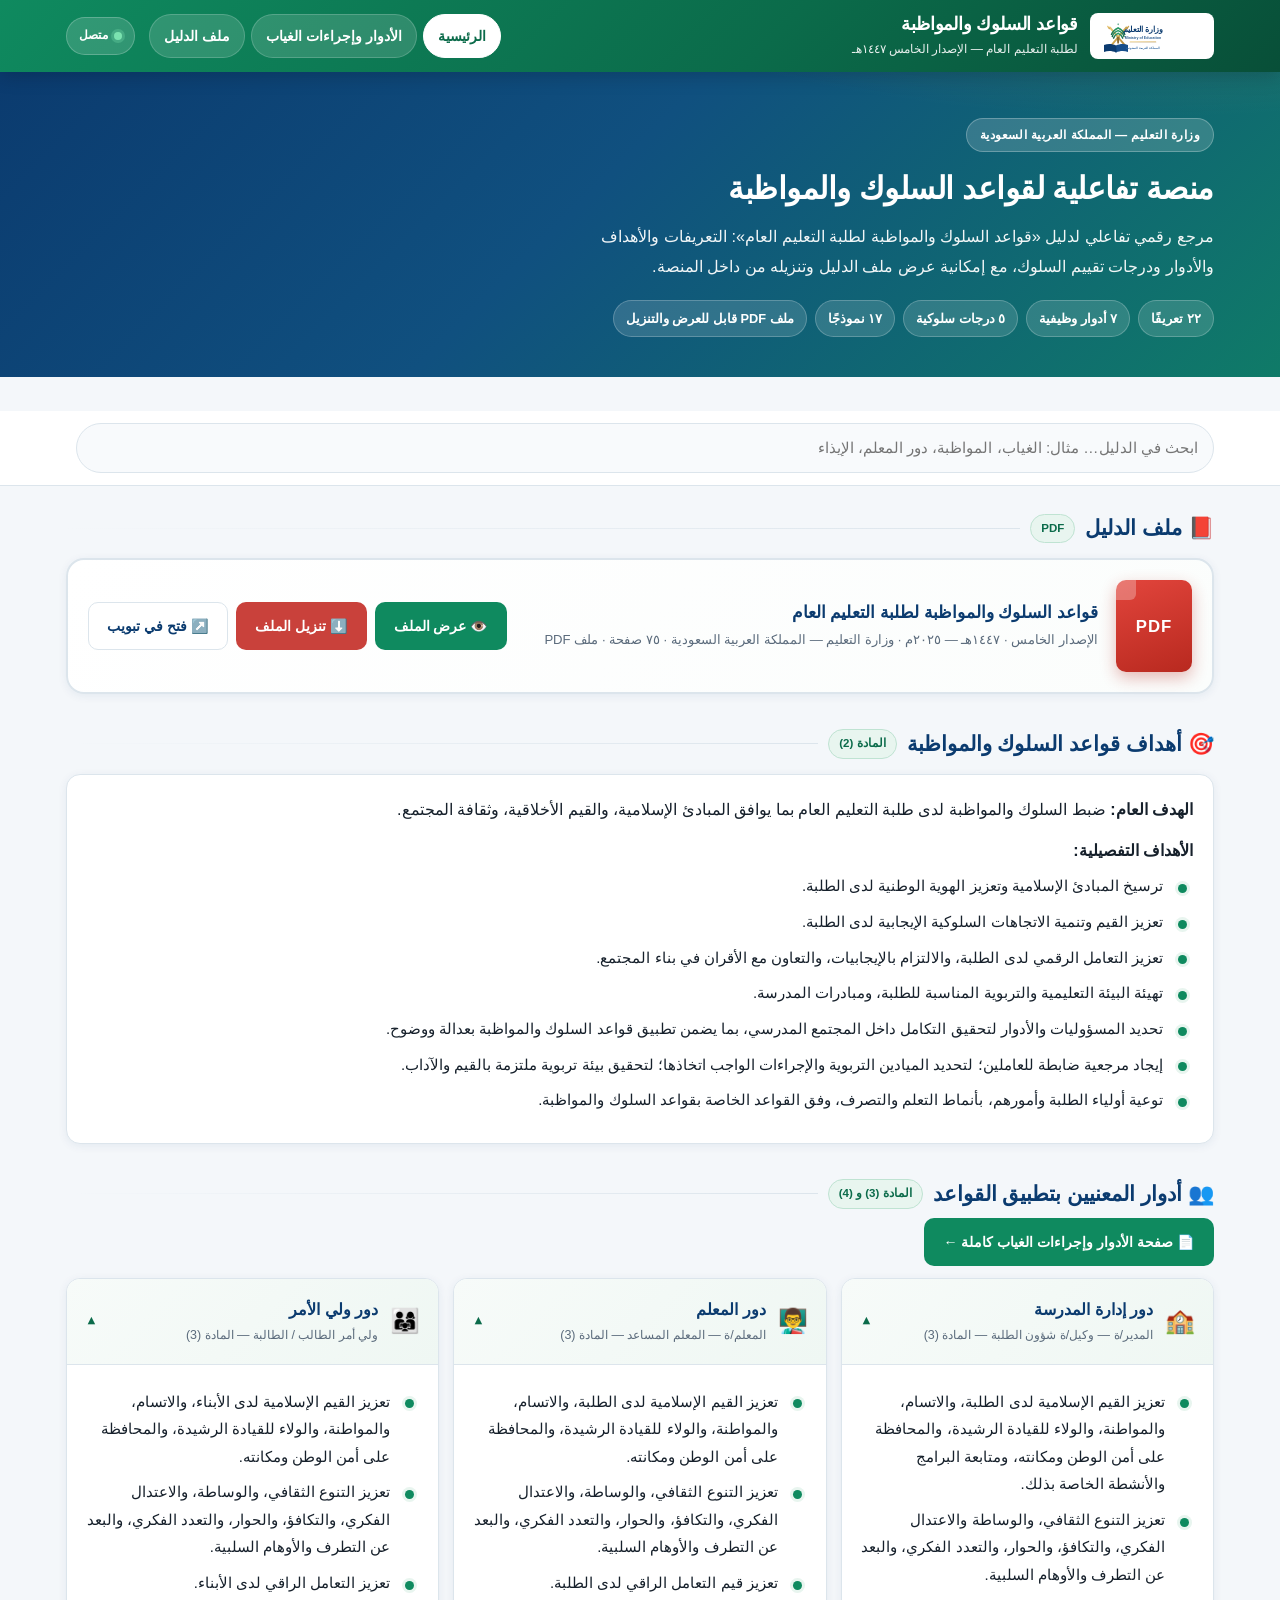
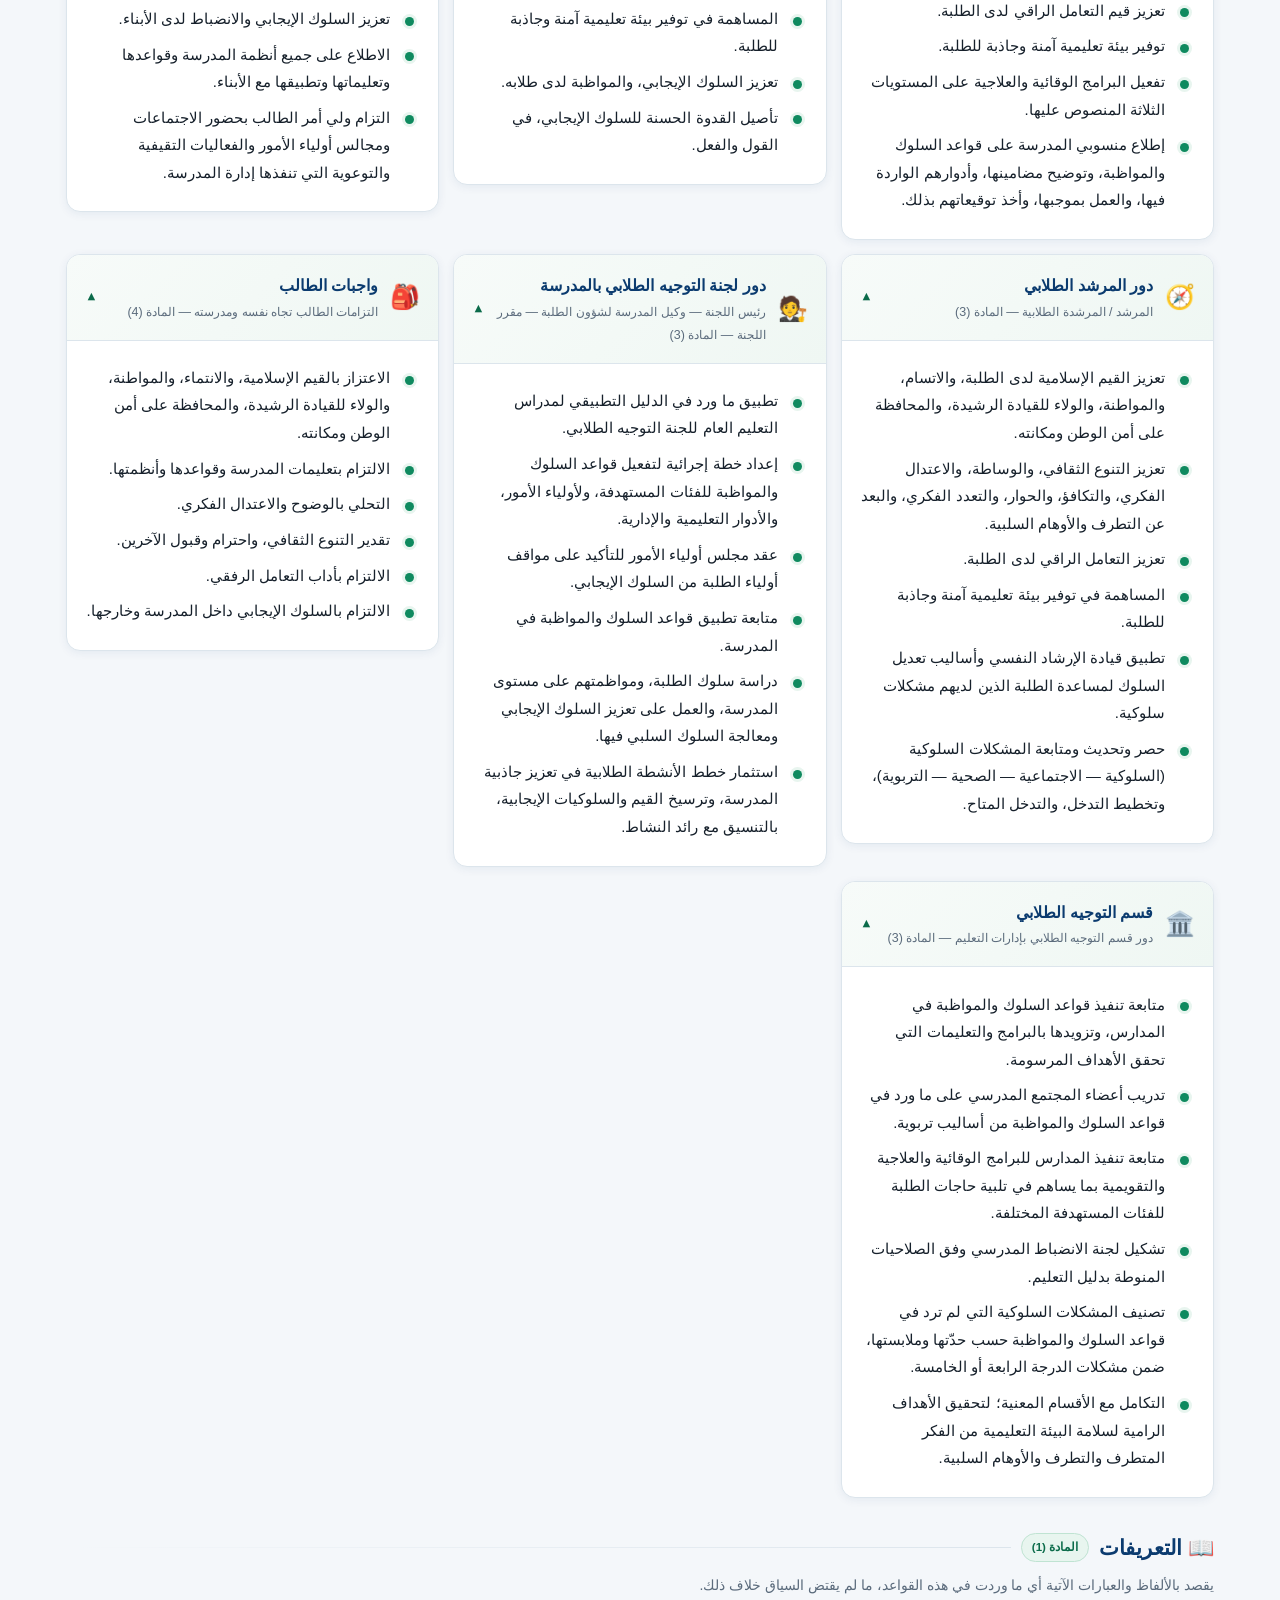
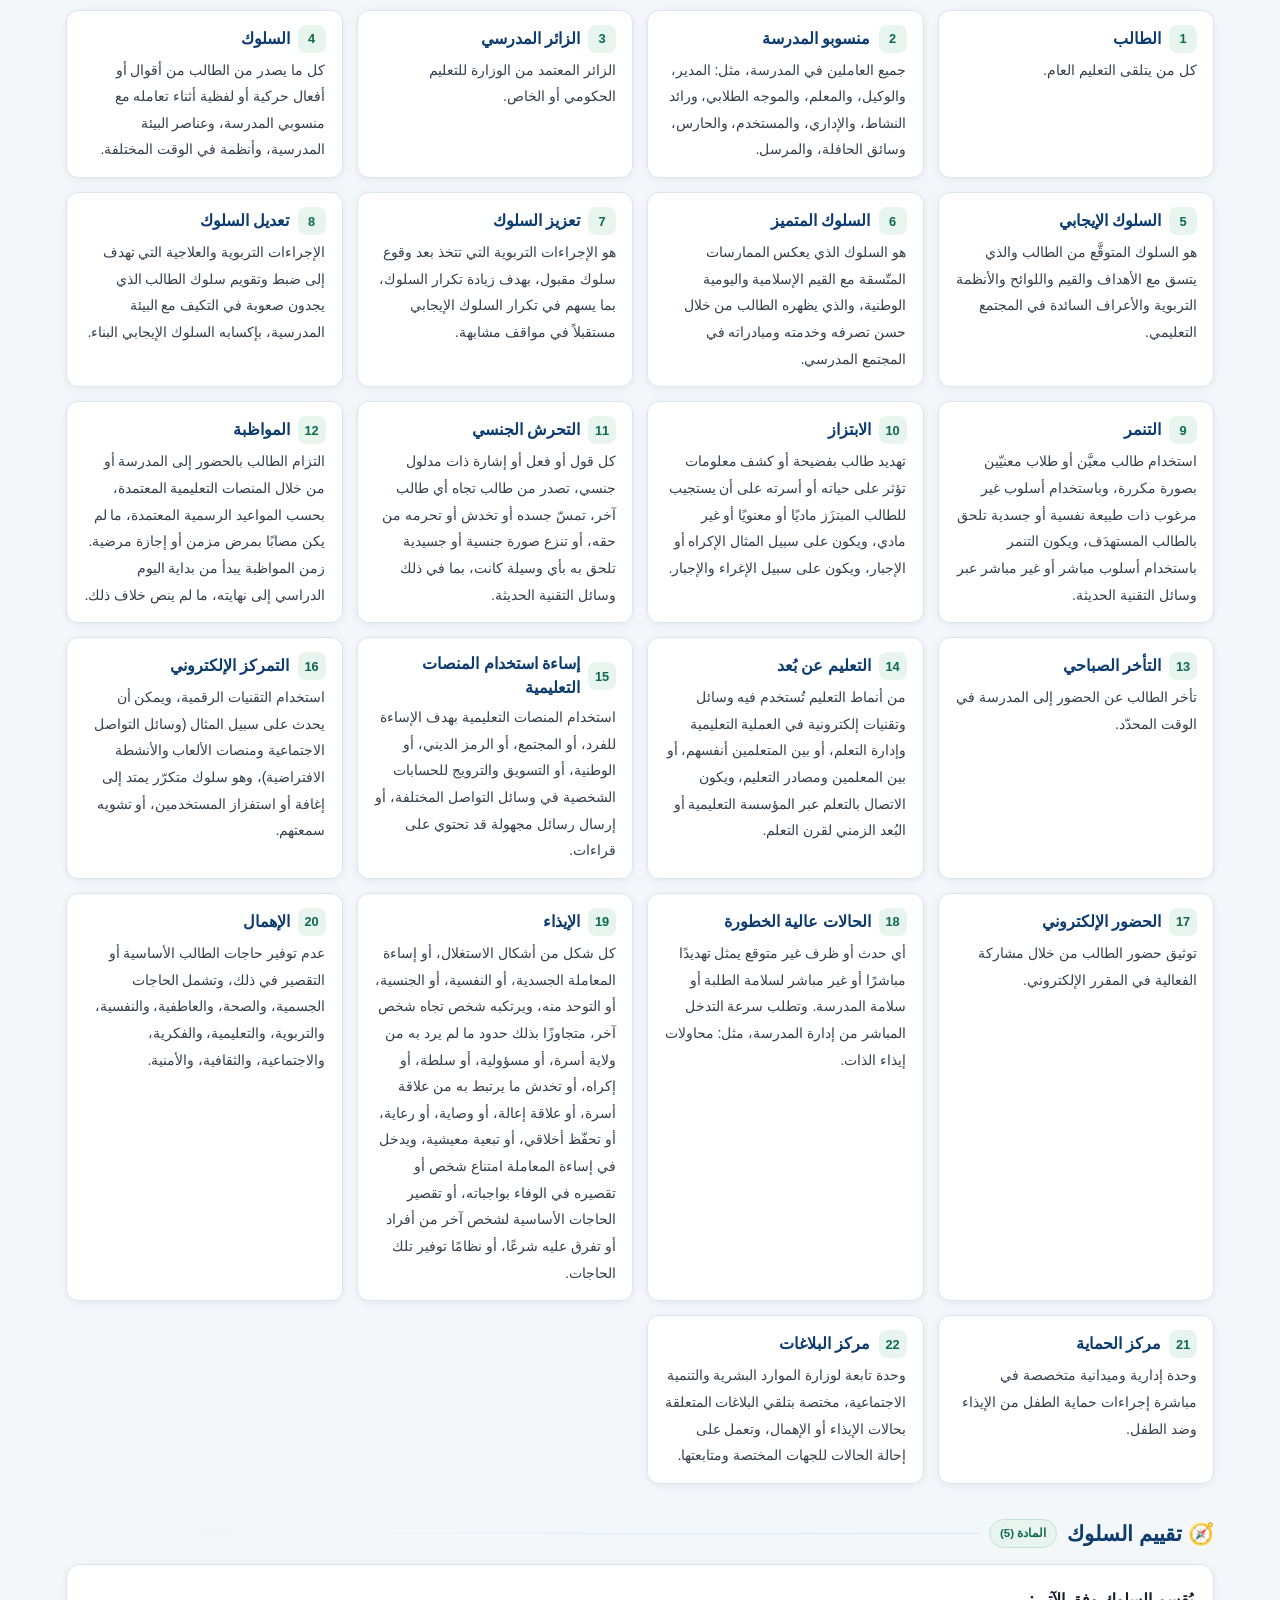
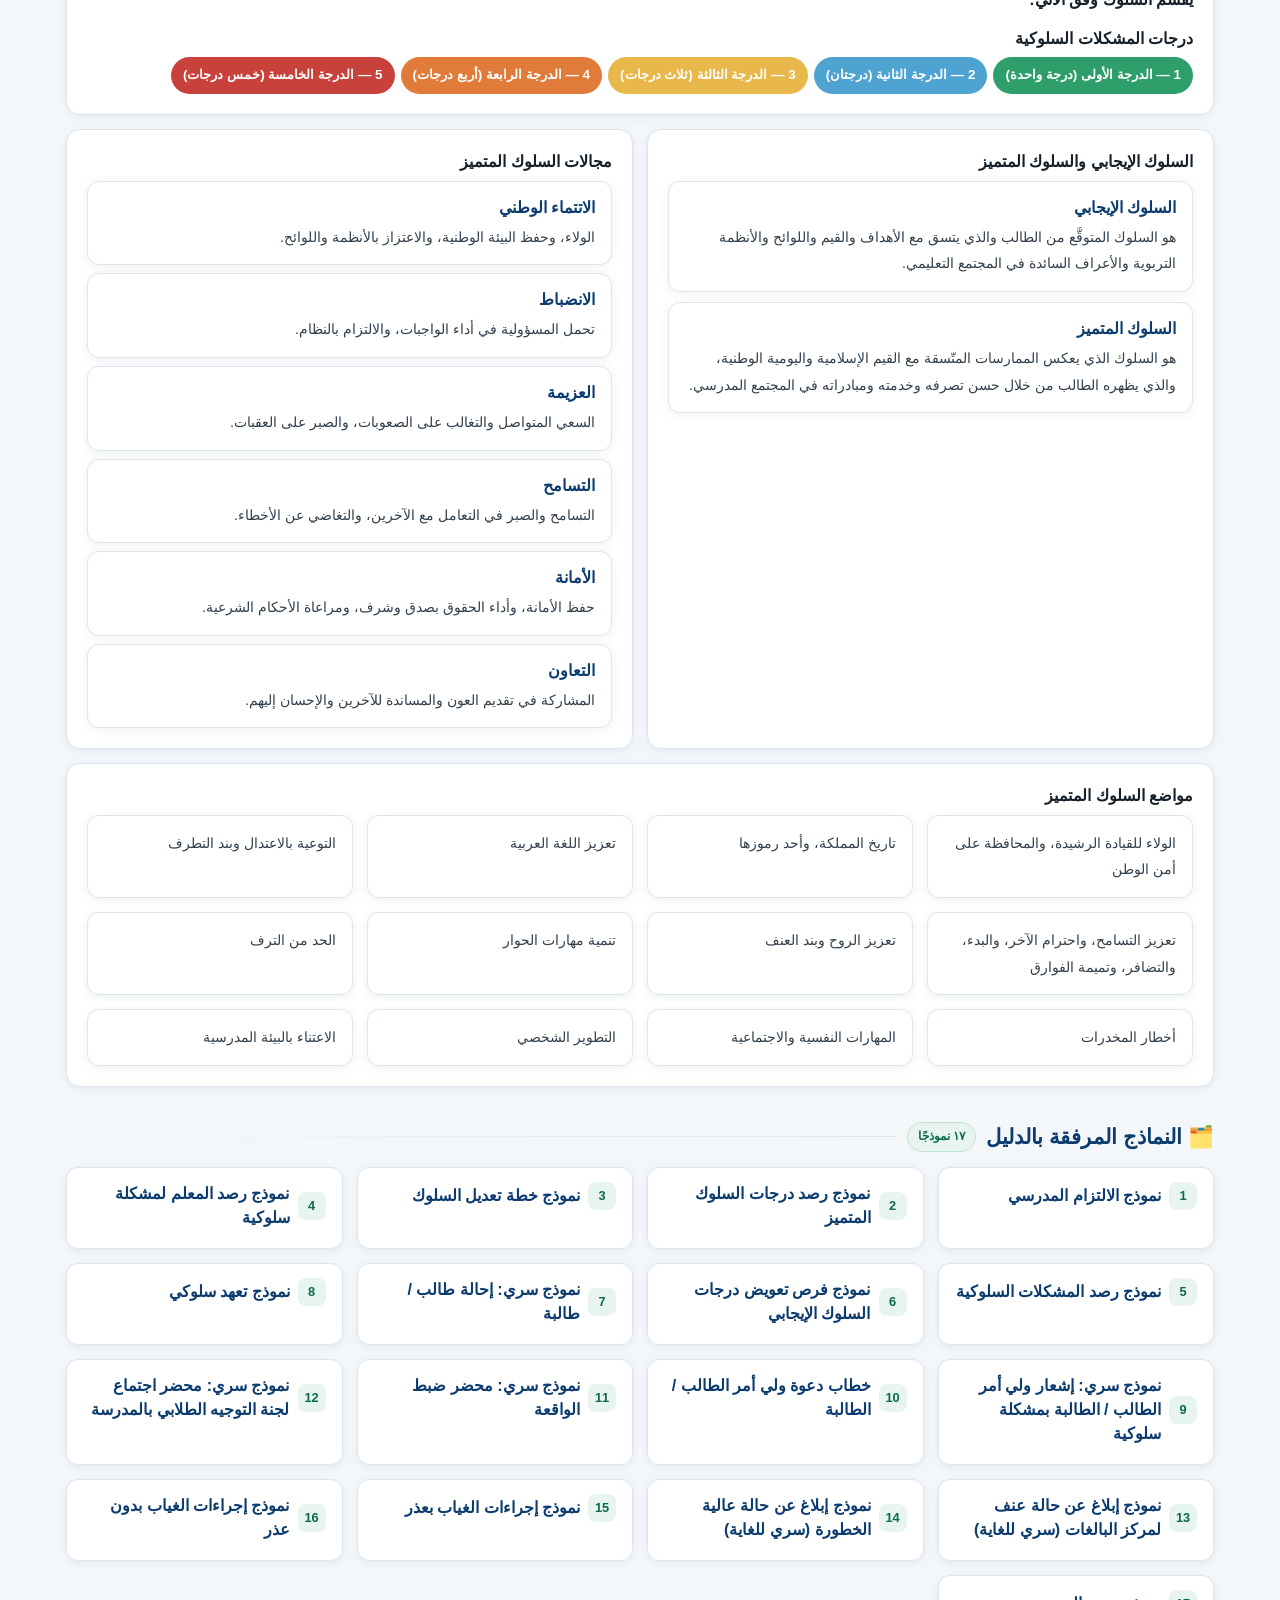
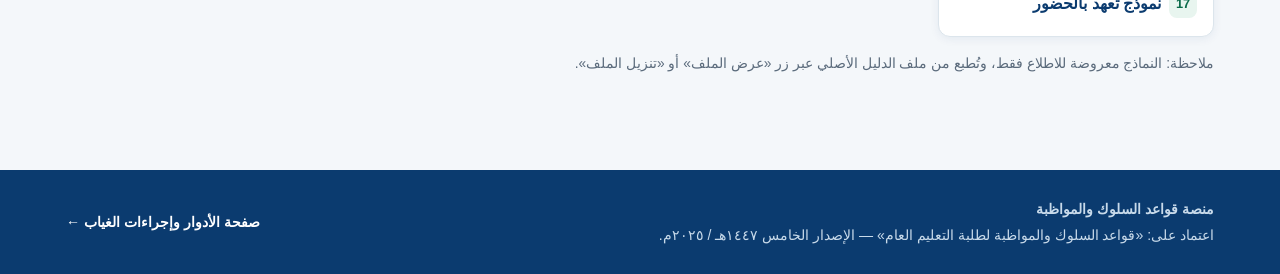
==== index.html @ c698700b "منصة قواعد السلوك والمواظبة لطلبة التعليم العام 1447هـ منصة ويب تفاعلية (PWA) مبنية على دليل وزارة ا" ====
<!DOCTYPE html>
<html lang="ar" dir="rtl">
<head>
<meta charset="utf-8">
<meta name="viewport" content="width=device-width, initial-scale=1, viewport-fit=cover">
<title>منصة قواعد السلوك والمواظبة لطلبة التعليم العام ١٤٤٧</title>
<meta name="description" content="منصة تفاعلية تعرض قواعد السلوك والمواظبة لطلبة التعليم العام (الإصدار الخامس ١٤٤٧هـ): التعريفات، الأهداف، تقييم السلوك، وعرض وتحميل ملف الدليل بصيغة PDF.">
<meta name="theme-color" content="#0F8A5F">
<meta name="apple-mobile-web-app-capable" content="yes">
<meta name="mobile-web-app-capable" content="yes">
<meta name="apple-mobile-web-app-status-bar-style" content="black-translucent">
<meta name="apple-mobile-web-app-title" content="قواعد السلوك">
<meta name="application-name" content="قواعد السلوك والمواظبة">
<meta name="format-detection" content="telephone=no">
<meta property="og:type" content="website">
<meta property="og:title" content="منصة قواعد السلوك والمواظبة لطلبة التعليم العام">
<meta property="og:description" content="منصة تفاعلية: التعريفات، الأدوار، درجات تقييم السلوك، وإجراءات الغياب — مع عرض وتحميل دليل ١٤٤٧هـ.">
<meta property="og:image" content="assets/img/og-cover.png">
<link rel="manifest" href="manifest.webmanifest">
<link rel="icon" type="image/x-icon" href="assets/img/favicon.ico">
<link rel="icon" type="image/png" sizes="32x32" href="assets/img/favicon-32.png">
<link rel="icon" type="image/png" sizes="16x16" href="assets/img/favicon-16.png">
<link rel="apple-touch-icon" href="assets/img/apple-touch-icon.png">
<link href="assets/css/app.css" rel="stylesheet">
</head>
<body>

<a href="#main" class="skip">تخطي إلى المحتوى</a>

<!-- ═══ الشريط العلوي ═══ -->
<header class="topbar">
  <div class="wrap">
    <div class="brand">
      <img src="assets/img/logo-moe.svg" alt="شعار وزارة التعليم">
      <div>
        <h1>قواعد السلوك والمواظبة</h1>
        <p class="sub">لطلبة التعليم العام — الإصدار الخامس ١٤٤٧هـ</p>
      </div>
    </div>
    <nav class="nav">
      <a href="index.html" class="on">الرئيسية</a>
      <a href="roles.html">الأدوار وإجراءات الغياب</a>
      <a href="#doc">ملف الدليل</a>
    </nav>
    <div class="hdr-tools">
      <span class="net-state" id="netState" title="حالة الاتصال بالإنترنت"></span>
      <button class="install-btn gone" id="installBtn" title="تثبيت المنصة كتطبيق على جهازك">📲 <span>ثبّت التطبيق</span></button>
    </div>
  </div>
</header>

<!-- ═══ البطل ═══ -->
<section class="hero">
  <div class="wrap">
    <span class="eyebrow">وزارة التعليم — المملكة العربية السعودية</span>
    <h2>منصة تفاعلية لقواعد السلوك والمواظبة</h2>
    <p class="lead" id="heroLead"></p>
    <div class="chips">
      <span class="chip">٢٢ تعريفًا</span>
      <span class="chip">٧ أدوار وظيفية</span>
      <span class="chip">٥ درجات سلوكية</span>
      <span class="chip">١٧ نموذجًا</span>
      <span class="chip">ملف PDF قابل للعرض والتنزيل</span>
    </div>
  </div>
</section>

<!-- ═══ البحث ═══ -->
<div class="searchbar">
  <div class="wrap">
    <input id="q" type="search" placeholder="ابحث في الدليل… مثال: الغياب، المواظبة، دور المعلم، الإيذاء" aria-label="بحث">
    <span class="count" id="count"></span>
  </div>
</div>

<main id="main">
<div class="wrap">

  <!-- ═══ ملف الدليل PDF ═══ -->
  <section id="doc">
    <div class="sec-head">
      <h2>📕 ملف الدليل</h2>
      <span class="tag">PDF</span><div class="rule"></div>
    </div>

    <div class="pdfcard">
      <div class="pdf-ico"><span class="fold"></span></div>
      <div class="pdf-meta">
        <h3 id="docTitle"></h3>
        <p class="m" id="docMeta"></p>
      </div>
      <div class="pdf-actions">
        <button class="btn btn-primary" id="btnView">👁️ عرض الملف</button>
        <a class="btn btn-red" id="btnDownload" href="assets/files/moe-rules-1447.pdf" download>⬇️ تنزيل الملف</a>
        <a class="btn btn-ghost" id="btnOpenTab" href="assets/files/moe-rules-1447.pdf" target="_blank" rel="noopener">↗️ فتح في تبويب</a>
      </div>
    </div>
  </section>

  <!-- ═══ الأهداف ═══ -->
  <section id="goals">
    <div class="sec-head">
      <h2>🎯 أهداف قواعد السلوك والمواظبة</h2>
      <span class="tag">المادة (2)</span><div class="rule"></div>
    </div>
    <div class="card">
      <p><strong>الهدف العام:</strong> <span id="goalGeneral"></span></p>
      <p style="margin-bottom:.4em"><strong>الأهداف التفصيلية:</strong></p>
      <ul class="points" id="goalList"></ul>
    </div>
  </section>

  <!-- ═══ الأدوار ═══ -->
  <section id="roles">
    <div class="sec-head">
      <h2>👥 أدوار المعنيين بتطبيق القواعد</h2>
      <span class="tag">المادة (3) و (4)</span><div class="rule"></div>
    </div>
    <p style="margin:-6px 0 12px">
      <a class="btn btn-primary" href="roles.html">📄 صفحة الأدوار وإجراءات الغياب كاملة ←</a>
    </p>
    <div class="grid g2" id="roleGrid"></div>
  </section>

  <!-- ═══ التعريفات ═══ -->
  <section id="defs">
    <div class="sec-head">
      <h2>📖 التعريفات</h2>
      <span class="tag">المادة (1)</span><div class="rule"></div>
    </div>
    <p style="margin:-6px 0 12px;font-size:.88rem;color:var(--muted)">
      يقصد بالألفاظ والعبارات الآتية أي ما وردت في هذه القواعد، ما لم يقتض السياق خلاف ذلك.
    </p>
    <div class="grid g3" id="defGrid"></div>
  </section>

  <!-- ═══ تقييم السلوك ═══ -->
  <section id="behavior">
    <div class="sec-head">
      <h2>🧭 تقييم السلوك</h2>
      <span class="tag">المادة (5)</span><div class="rule"></div>
    </div>

    <div class="card" style="margin-bottom:14px">
      <p><strong id="behLead"></strong></p>
      <h4 style="margin-top:.8em">درجات المشكلات السلوكية</h4>
      <div class="deg" id="degRow"></div>
    </div>

    <div class="grid g2" style="margin-bottom:14px">
      <div class="card">
        <h4>السلوك الإيجابي والسلوك المتميز</h4>
        <div id="behLevels"></div>
      </div>
      <div class="card">
        <h4>مجالات السلوك المتميز</h4>
        <div class="grid" style="gap:8px" id="behDomains"></div>
      </div>
    </div>

    <div class="card">
      <h4>مواضع السلوك المتميز</h4>
      <div class="grid g3" id="behDist"></div>
    </div>
  </section>

  <!-- ═══ النماذج ═══ -->
  <section id="forms">
    <div class="sec-head">
      <h2>🗂️ النماذج المرفقة بالدليل</h2>
      <span class="tag">١٧ نموذجًا</span><div class="rule"></div>
    </div>
    <div class="grid g3" id="formGrid"></div>
    <p style="margin-top:14px;font-size:.86rem;color:var(--muted)">
      ملاحظة: النماذج معروضة للاطلاع فقط، وتُطبع من ملف الدليل الأصلي عبر زر «عرض الملف» أو «تنزيل الملف».
    </p>
  </section>

</div>
</main>

<!-- ═══ نافذة عرض PDF ═══ -->
<div class="modal" id="pdfModal" role="dialog" aria-modal="true" aria-label="عارض ملف الدليل">
  <div class="modal-box">
    <div class="modal-bar">
      <span class="name" id="modalName"></span>
      <button id="mPrev">◀ السابق</button>
      <span id="mPageLbl" style="font-size:.85rem">—</span>
      <button id="mNext">التالي ▶</button>
      <button id="mZoomOut">−</button>
      <button id="mZoomIn">+</button>
      <a class="btn btn-red" id="mDownload" href="assets/files/moe-rules-1447.pdf" download style="padding:7px 13px;font-size:.84rem">⬇️ تنزيل</a>
      <button id="mClose">✕ إغلاق</button>
    </div>
    <div id="pdfCanvasWrap"><canvas id="pdfCanvas"></canvas></div>
    <div class="pdf-status" id="pdfStatus">جارٍ تحميل الملف…</div>
  </div>
</div>

<!-- ═══ إرشاد iOS (لا يدعم التثبيت التلقائي) ═══ -->
<div class="ios-guide" id="iosGuide">
  <button class="close" onclick="this.parentNode.classList.remove('show')" aria-label="إغلاق">✕</button>
  <h4>📲 تثبيت التطبيق على الآيفون / الآيباد</h4>
  <ol>
    <li>اضغط زر <b>المشاركة</b> <span style="font-size:.95em">􀈂</span> من شريط سفاري (أسفل الشاشة).</li>
    <li>اختر <b>«إضافة إلى الشاشة الرئيسية»</b>.</li>
    <li>اضغط <b>إضافة</b> — وستجد التطبيق بأيقونته على شاشتك.</li>
  </ol>
  <p style="margin:.6em 0 0;font-size:.83rem;color:var(--muted)">
    بعدها يعمل التطبيق بملء الشاشة وبدون إنترنت.
  </p>
</div>

<footer>
  <div class="wrap">
    <div>
      <strong>منصة قواعد السلوك والمواظبة</strong><br>
      اعتماد على: «قواعد السلوك والمواظبة لطلبة التعليم العام» — الإصدار الخامس ١٤٤٧هـ / ٢٠٢٥م.
    </div>
    <div>
      <a href="roles.html">صفحة الأدوار وإجراءات الغياب ←</a>
    </div>
  </div>
</footer>

<!-- ═══ المكتبات ═══ -->
<script src="assets/js/mode.js"></script>
<script src="assets/vendor/pdf.min.js"></script>
<script src="assets/js/data-01-doc.js"></script>
<script src="assets/js/data-02-defs-a.js"></script>
<script src="assets/js/data-03-defs-b.js"></script>
<script src="assets/js/data-04-role-manager.js"></script>
<script src="assets/js/data-05-role-teacher.js"></script>
<script src="assets/js/data-06-role-parent.js"></script>
<script src="assets/js/data-07-role-counselor.js"></script>
<script src="assets/js/data-08-role-committee.js"></script>
<script src="assets/js/data-09-att-assess.js"></script>
<script src="assets/js/data-10-att-excuses.js"></script>
<script src="assets/js/data-11-att-excused.js"></script>
<script src="assets/js/data-12-att-unexcused.js"></script>
<script src="assets/js/data-13-att-general.js"></script>
<script src="assets/js/data-14-behavior.js"></script>
<script src="assets/js/app.js"></script>
<script src="assets/js/pwa.js"></script>
</body>
</html>
---- assets/css/app.css ----
/* ==========================================================================
   منصة قواعد السلوك والمواظبة — التنسيقات (RTL)
   ========================================================================== */

:root{
  --moe-green:#0F8A5F;
  --moe-green-d:#0B6B4A;
  --moe-green-l:#E8F5EF;
  --gold:#C79A3C;
  --navy:#0B3B6F;
  --ink:#16202B;
  --muted:#5B6B7C;
  --line:#DCE5EC;
  --bg:#F4F7FA;
  --card:#FFFFFF;
  --d1:#2E9E6B; --d2:#4FA3D1; --d3:#E8B84B; --d4:#E07B39; --d5:#C9413B;
  --shadow:0 2px 10px rgba(11,59,111,.07);
  --shadow-lg:0 12px 34px rgba(11,59,111,.16);
  --r:14px;
}

*{box-sizing:border-box}
html,body{margin:0;padding:0}
body{
  font-family:"Tajawal","Segoe UI",Tahoma,Arial,sans-serif;
  background:var(--bg);
  color:var(--ink);
  line-height:1.85;
  -webkit-text-size-adjust:100%;
}
h1,h2,h3,h4{font-family:"Cairo","Tajawal",sans-serif;margin:0 0 .4em;line-height:1.5}
p{margin:0 0 .7em}
a{color:var(--moe-green-d);text-decoration:none}
a:hover{text-decoration:underline}
ul{margin:0;padding-inline-start:1.15em}
li{margin:.3em 0}

.wrap{max-width:1180px;margin-inline:auto;padding:0 16px}

.skip{position:absolute;inset-inline-start:-9999px;top:0;z-index:200;
  background:#fff;color:var(--moe-green-d);font-weight:700;padding:10px 18px;border-radius:0 0 10px 0}
.skip:focus{inset-inline-start:0}

/* ── الشريط العلوي ─────────────────────────────────────────────── */
.topbar{
  position:sticky;top:0;z-index:60;
  background:linear-gradient(135deg,#0F8A5F 0%,#0B6B4A 60%,#084F38 100%);
  color:#fff;box-shadow:0 4px 18px rgba(0,0,0,.18);
}
.topbar .wrap{display:flex;align-items:center;gap:14px;min-height:72px;flex-wrap:wrap;padding-block:8px}
.brand{display:flex;align-items:center;gap:12px;flex:1 1 320px;min-width:0}
.brand img{height:46px;width:auto;background:#fff;border-radius:8px;padding:3px 6px}
.brand h1{font-size:1.12rem;margin:0;letter-spacing:-.2px}
.brand .sub{font-size:.76rem;opacity:.9;margin:0}

.nav{display:flex;gap:6px;flex-wrap:wrap}
.nav a{
  color:#fff;font-size:.88rem;font-weight:600;
  padding:8px 14px;border-radius:999px;
  background:rgba(255,255,255,.14);
  border:1px solid rgba(255,255,255,.18);
  transition:.18s;white-space:nowrap;
}
.nav a:hover{background:rgba(255,255,255,.26);text-decoration:none}
.nav a.on{background:#fff;color:var(--moe-green-d);border-color:#fff}

.hdr-tools{display:flex;align-items:center;gap:10px;flex-wrap:wrap}

/* ── البطل ────────────────────────────────────────────────────── */
.hero{
  background:
    radial-gradient(1100px 380px at 90% -60%, rgba(199,154,60,.28), transparent 60%),
    linear-gradient(135deg,#0B3B6F 0%,#10507F 45%,#0F8A5F 120%);
  color:#fff;padding:46px 0 40px;
}
.hero .eyebrow{
  display:inline-block;font-size:.76rem;font-weight:700;letter-spacing:.4px;
  background:rgba(255,255,255,.16);border:1px solid rgba(255,255,255,.25);
  padding:5px 13px;border-radius:999px;margin-bottom:14px;
}
.hero h2{font-size:1.95rem;margin:0 0 8px;letter-spacing:-.5px}
.hero p.lead{font-size:1.02rem;opacity:.94;max-width:70ch;margin:0 0 18px}
.hero .chips{display:flex;gap:8px;flex-wrap:wrap}
.chip{
  font-size:.8rem;font-weight:600;padding:6px 12px;border-radius:999px;
  background:rgba(255,255,255,.14);border:1px solid rgba(255,255,255,.22);
}

/* ── البحث ────────────────────────────────────────────────────── */
.searchbar{position:sticky;top:72px;z-index:50;background:var(--card);border-bottom:1px solid var(--line)}
.searchbar .wrap{display:flex;gap:10px;align-items:center;padding-block:12px}
.searchbar input{
  flex:1;font:inherit;font-size:.95rem;padding:10px 15px;
  border:1px solid var(--line);border-radius:999px;background:#F8FAFC;color:var(--ink);
}
.searchbar input:focus{outline:2px solid var(--moe-green);outline-offset:1px;background:#fff}
.searchbar .count{font-size:.8rem;color:var(--muted);white-space:nowrap}

/* ── الأقسام ──────────────────────────────────────────────────── */
main{padding:26px 0 60px}
section{margin-bottom:34px;scroll-margin-top:140px}
.sec-head{display:flex;align-items:center;gap:10px;margin-bottom:14px;flex-wrap:wrap}
.sec-head h2{font-size:1.32rem;margin:0;color:var(--navy)}
.sec-head .tag{
  font-size:.72rem;font-weight:700;color:var(--moe-green-d);
  background:var(--moe-green-l);border:1px solid #BFE3D2;
  padding:3px 10px;border-radius:999px;
}
.sec-head .rule{flex:1;height:1px;background:linear-gradient(to left,var(--line),transparent);min-width:30px}

.card{background:var(--card);border:1px solid var(--line);border-radius:var(--r);padding:20px;box-shadow:var(--shadow)}
.grid{display:grid;gap:14px}
.g2{grid-template-columns:repeat(auto-fit,minmax(300px,1fr))}
.g3{grid-template-columns:repeat(auto-fit,minmax(230px,1fr))}

/* ── بطاقة ملف PDF ────────────────────────────────────────────── */
.pdfcard{
  display:flex;gap:18px;align-items:center;flex-wrap:wrap;
  background:linear-gradient(135deg,#fff 0%,#FBFDFC 100%);
  border:2px solid var(--line);border-radius:18px;padding:20px;box-shadow:var(--shadow);
  transition:.2s;
}
.pdfcard:hover{border-color:var(--moe-green);box-shadow:var(--shadow-lg)}
.pdf-ico{
  flex:0 0 auto;width:76px;height:92px;border-radius:10px;
  background:linear-gradient(160deg,#E2453C 0%,#B8291F 100%);
  color:#fff;display:flex;flex-direction:column;align-items:center;justify-content:center;gap:2px;
  font-weight:800;font-size:.82rem;letter-spacing:.5px;
  box-shadow:0 6px 16px rgba(184,41,31,.32);position:relative;
}
.pdf-ico::after{content:"PDF";font-size:1.05rem;letter-spacing:1px}
.pdf-ico .fold{position:absolute;inset-inline-end:0;top:0;width:20px;height:20px;background:rgba(255,255,255,.28);border-end-start-radius:6px}
.pdf-meta{flex:1 1 260px;min-width:0}
.pdf-meta h3{margin:0 0 2px;font-size:1.05rem;color:var(--navy)}
.pdf-meta .m{font-size:.82rem;color:var(--muted);margin:0}
.pdf-actions{display:flex;gap:8px;flex-wrap:wrap}

.btn{
  font:inherit;font-size:.88rem;font-weight:700;cursor:pointer;
  display:inline-flex;align-items:center;gap:7px;
  padding:10px 18px;border-radius:10px;border:1px solid transparent;
  transition:.18s;text-decoration:none!important;
}
.btn-primary{background:var(--moe-green);color:#fff}
.btn-primary:hover{background:var(--moe-green-d)}
.btn-ghost{background:#fff;color:var(--navy);border-color:var(--line)}
.btn-ghost:hover{border-color:var(--moe-green);color:var(--moe-green-d)}
.btn-red{background:#C9413B;color:#fff}
.btn-red:hover{background:#A8322D}

/* ── بطاقات التعريفات والأدوار ────────────────────────────────── */
.item{
  background:var(--card);border:1px solid var(--line);border-radius:12px;
  padding:14px 16px;box-shadow:var(--shadow);
}
.item h4{margin:0 0 4px;font-size:1rem;color:var(--navy);display:flex;gap:8px;align-items:center}
.item .num{
  flex:0 0 auto;width:28px;height:28px;border-radius:8px;background:var(--moe-green-l);
  color:var(--moe-green-d);font-size:.8rem;font-weight:800;
  display:inline-flex;align-items:center;justify-content:center;
}
.item p{margin:0;font-size:.9rem;color:#33404E}
.item.hide,.hide{display:none !important}

/* ── قائمة النقاط ─────────────────────────────────────────────── */
.points{list-style:none;padding:0;margin:0}
.points li{
  position:relative;padding-inline-start:30px;margin:.55em 0;font-size:.93rem;
}
.points li::before{
  content:"";position:absolute;inset-inline-start:6px;top:.72em;
  width:9px;height:9px;border-radius:50%;
  background:var(--moe-green);box-shadow:0 0 0 3px var(--moe-green-l);
}

/* ── بطاقة دور ────────────────────────────────────────────────── */
.role{
  background:var(--card);border:1px solid var(--line);border-radius:var(--r);
  overflow:hidden;box-shadow:var(--shadow);
}
.role>summary{
  cursor:pointer;list-style:none;padding:16px 18px;
  display:flex;align-items:center;gap:12px;
  background:linear-gradient(135deg,#F7FBF9,#EFF7F3);
  border-bottom:1px solid var(--line);font-weight:700;color:var(--navy);
}
.role>summary::-webkit-details-marker{display:none}
.role>summary .ico{font-size:1.5rem;line-height:1}
.role>summary .ttl{flex:1;min-width:0}
.role>summary .ttl small{display:block;font-weight:500;color:var(--muted);font-size:.78rem}
.role>summary .chev{transition:.2s;color:var(--moe-green-d);font-size:.8rem}
.role[open]>summary .chev{transform:rotate(180deg)}
.role .body{padding:16px 18px}
.role .body .note{
  background:#FFFBF0;border:1px dashed var(--gold);border-radius:10px;
  padding:10px 14px;font-size:.88rem;margin-bottom:12px;color:#6B5320;
}

/* ── الجداول ──────────────────────────────────────────────────── */
.tbl-wrap{overflow-x:auto;border:1px solid var(--line);border-radius:12px;background:#fff}
table{width:100%;border-collapse:collapse;font-size:.9rem;min-width:520px}
th,td{padding:11px 13px;text-align:right;border-bottom:1px solid var(--line);vertical-align:top}
th{background:var(--moe-green);color:#fff;font-weight:700;white-space:nowrap}
th:first-child,td:first-child{text-align:center;width:1%;background:#F3F8F5;white-space:nowrap}
tbody tr:last-child td{border-bottom:none}
tbody tr:nth-child(even) td{background:#FAFCFB}
.days{font-weight:800;color:var(--moe-green-d);white-space:nowrap}

/* ── شريط الأدوات ─────────────────────────────────────────────── */
.toolbar{display:flex;gap:10px;flex-wrap:wrap;align-items:center;margin-bottom:14px}
.toolbar label{font-size:.86rem;font-weight:700;color:var(--navy)}
select,input[type=number]{
  font:inherit;font-size:.9rem;padding:9px 13px;border:1px solid var(--line);
  border-radius:10px;background:#fff;color:var(--ink);
}
select:focus,input:focus{outline:2px solid var(--moe-green);outline-offset:1px}

/* ── الدرجات ──────────────────────────────────────────────────── */
.deg{display:flex;gap:6px;flex-wrap:wrap}
.deg .d{
  display:flex;align-items:center;gap:6px;font-size:.84rem;font-weight:700;
  padding:6px 12px;border-radius:999px;color:#fff;
}
.d1{background:var(--d1)} .d2{background:var(--d2)} .d3{background:var(--d3);color:#3a2a05}
.d4{background:var(--d4)} .d5{background:var(--d5)}

/* ── نافذة عارض PDF ──────────────────────────────────────────── */
.modal{
  position:fixed;inset:0;z-index:100;display:none;
  background:rgba(9,17,26,.82);padding:14px;
}
.modal.open{display:flex;align-items:center;justify-content:center}
.modal-box{
  background:#fff;border-radius:16px;width:100%;max-width:1100px;height:92vh;
  display:flex;flex-direction:column;overflow:hidden;box-shadow:var(--shadow-lg);
}
.modal-bar{
  display:flex;align-items:center;gap:10px;padding:10px 14px;
  background:var(--moe-green);color:#fff;flex-wrap:wrap;
}
.modal-bar .name{flex:1;font-weight:700;font-size:.95rem;min-width:150px}
.modal-bar button{
  font:inherit;font-size:.84rem;font-weight:700;cursor:pointer;
  background:rgba(255,255,255,.16);border:1px solid rgba(255,255,255,.3);
  color:#fff;padding:7px 13px;border-radius:9px;
}
.modal-bar button:hover{background:rgba(255,255,255,.3)}
#pdfCanvasWrap{flex:1;overflow:auto;background:#3b4652;padding:10px;text-align:center}
#pdfCanvasWrap canvas{max-width:100%;height:auto;box-shadow:0 4px 20px rgba(0,0,0,.4);background:#fff;border-radius:4px}
.pdf-status{padding:10px 14px;font-size:.86rem;color:var(--muted);background:#F7FAF8;border-top:1px solid var(--line)}

/* ── تذييل ────────────────────────────────────────────────────── */
footer{background:var(--navy);color:#C8DAEA;padding:26px 0;font-size:.88rem}
footer .wrap{display:flex;justify-content:space-between;gap:14px;flex-wrap:wrap;align-items:center}
footer a{color:#fff;font-weight:600}

@media (max-width:640px){
  .hero h2{font-size:1.5rem}
  .brand h1{font-size:1rem}
  .searchbar{top:64px}
  .topbar .wrap{min-height:64px}
}

/* ══════════════ وضع الفتح المباشر file:// ═══════════════════════════ */
.filemode-bar{
  position:fixed;inset-inline:0;top:0;z-index:200;
  background:linear-gradient(135deg,#B45309,#92400E);
  color:#FFF7ED;padding:18px 22px 20px;font-size:.9rem;
  box-shadow:0 6px 24px rgba(0,0,0,.3);
  border-bottom:3px solid #FCD34D;
}
.filemode-bar .fm-head{font-size:1.05rem;font-weight:800;margin-bottom:8px}
.filemode-bar ul{margin:6px 0 10px;padding-inline-start:1.4em}
.filemode-bar li{margin:.25em 0}
.filemode-bar .fm-fix{margin:.6em 0 .3em}
.filemode-bar .fm-cmd{
  background:rgba(0,0,0,.42);color:#FDE68A;padding:11px 15px;border-radius:9px;
  font-family:Consolas,Menlo,monospace;font-size:.92rem;direction:ltr;
  text-align:left;margin:0 0 8px;overflow-x:auto;
}
.filemode-bar .fm-note{font-size:.83rem;opacity:.9;margin:.5em 0 0}
.filemode-bar code{background:rgba(0,0,0,.3);padding:1px 7px;border-radius:5px;direction:ltr;display:inline-block}
.filemode-bar .fm-x{
  position:absolute;inset-inline-end:14px;top:12px;
  background:rgba(0,0,0,.3);border:0;color:#fff;font-size:1.1rem;
  width:32px;height:32px;border-radius:50%;cursor:pointer;
}
.filemode-bar .fm-x:hover{background:rgba(0,0,0,.5)}
.filemode-bar .fm-go{
  margin-top:12px;font:inherit;font-size:.88rem;font-weight:800;cursor:pointer;
  background:#FCD34D;color:#451A03;border:0;border-radius:10px;padding:11px 20px;
}
.filemode-bar .fm-go:hover{background:#FDE68A}
body.filemode{padding-top:330px}
@media (max-width:640px){ body.filemode{padding-top:430px} }

/* ══════════════ PWA ═══════════════════════════════════ */
.install-btn{
  display:inline-flex;align-items:center;gap:6px;cursor:pointer;
  font:inherit;font-size:.82rem;font-weight:700;
  background:#fff;color:var(--moe-green-d);
  border:0;border-radius:999px;padding:8px 15px;
  box-shadow:0 2px 8px rgba(0,0,0,.14);
  transition:.18s;white-space:nowrap;
}
.install-btn:hover{transform:translateY(-1px);box-shadow:0 5px 14px rgba(0,0,0,.2)}
.install-btn:active{transform:translateY(0)}
.install-btn.gone{display:none}

.net-state{
  display:inline-flex;align-items:center;gap:6px;
  font-size:.78rem;font-weight:700;padding:6px 12px;border-radius:999px;
  background:rgba(255,255,255,.15);border:1px solid rgba(255,255,255,.22);
  color:#fff;white-space:nowrap;
}
.net-state .dot{width:8px;height:8px;border-radius:50%;background:#7BE3B0;box-shadow:0 0 0 3px rgba(123,227,176,.28)}
.net-state.off{background:rgba(255,193,7,.2);border-color:rgba(255,193,7,.4)}
.net-state.off .dot{background:#FFC107;box-shadow:0 0 0 3px rgba(255,193,7,.28);animation:pulse 1.6s infinite}
@keyframes pulse{0%,100%{opacity:1}50%{opacity:.35}}

/* شريط التحديث */
.pwa-bar{
  position:fixed;inset-inline:16px;bottom:16px;z-index:120;
  display:flex;align-items:center;gap:12px;flex-wrap:wrap;
  background:#0B3B6F;color:#fff;
  padding:13px 18px;border-radius:14px;box-shadow:var(--shadow-lg);
  font-size:.9rem;font-weight:600;
  transform:translateY(160%);opacity:0;transition:.32s cubic-bezier(.22,1,.36,1);
}
.pwa-bar.show{transform:translateY(0);opacity:1}
.pwa-bar-btn{
  font:inherit;font-size:.86rem;font-weight:800;cursor:pointer;
  background:#fff;color:var(--moe-green-d);border:0;
  border-radius:9px;padding:9px 17px;
}
.pwa-bar-btn:hover{background:#E9F5EF}
.pwa-bar-x{
  font:inherit;font-size:1rem;cursor:pointer;background:transparent;
  color:#fff;border:0;opacity:.75;margin-inline-start:auto;padding:4px 8px;
}
.pwa-bar-x:hover{opacity:1}

/* إرشاد iOS */
.ios-guide{
  position:fixed;inset-inline:16px;bottom:16px;z-index:120;
  background:#fff;border:2px solid var(--moe-green);border-radius:14px;
  padding:16px 18px;box-shadow:var(--shadow-lg);
  font-size:.88rem;color:var(--ink);
  transform:translateY(160%);opacity:0;transition:.32s cubic-bezier(.22,1,.36,1);
}
.ios-guide.show{transform:translateY(0);opacity:1}
.ios-guide h4{margin:0 0 6px;font-size:1rem;color:var(--navy)}
.ios-guide ol{margin:0;padding-inline-start:1.3em}
.ios-guide li{margin:.3em 0}
.ios-guide .close{position:absolute;inset-inline-end:10px;top:8px;background:none;border:0;font-size:1.1rem;cursor:pointer;color:var(--muted)}

/* تنبيه سريع */
.pwa-toast{
  position:fixed;top:16px;inset-inline-start:50%;transform:translateX(-50%) translateY(-160%);
  z-index:130;background:#0F8A5F;color:#fff;
  padding:12px 22px;border-radius:999px;box-shadow:var(--shadow-lg);
  font-size:.88rem;font-weight:700;transition:.3s;opacity:0;
}
.pwa-toast.show{transform:translateX(-50%) translateY(0);opacity:1}

/* قائمة التثبيت على الجوال */
@media (max-width:640px){
  .install-btn span{display:none}
  .install-btn{padding:9px 12px}
  .net-state{display:none}
}

@media print{
  .topbar,.searchbar,.nav,.pdf-actions,.toolbar{display:none}
  .install-btn,.net-state,.pwa-bar,.pwa-toast,.ios-guide{display:none}
  .hero{background:#fff;color:#000;padding:0 0 12px;border-bottom:2px solid #000}
  .card,.item,.role{box-shadow:none;border-color:#bbb;break-inside:avoid}
  body{background:#fff}
}
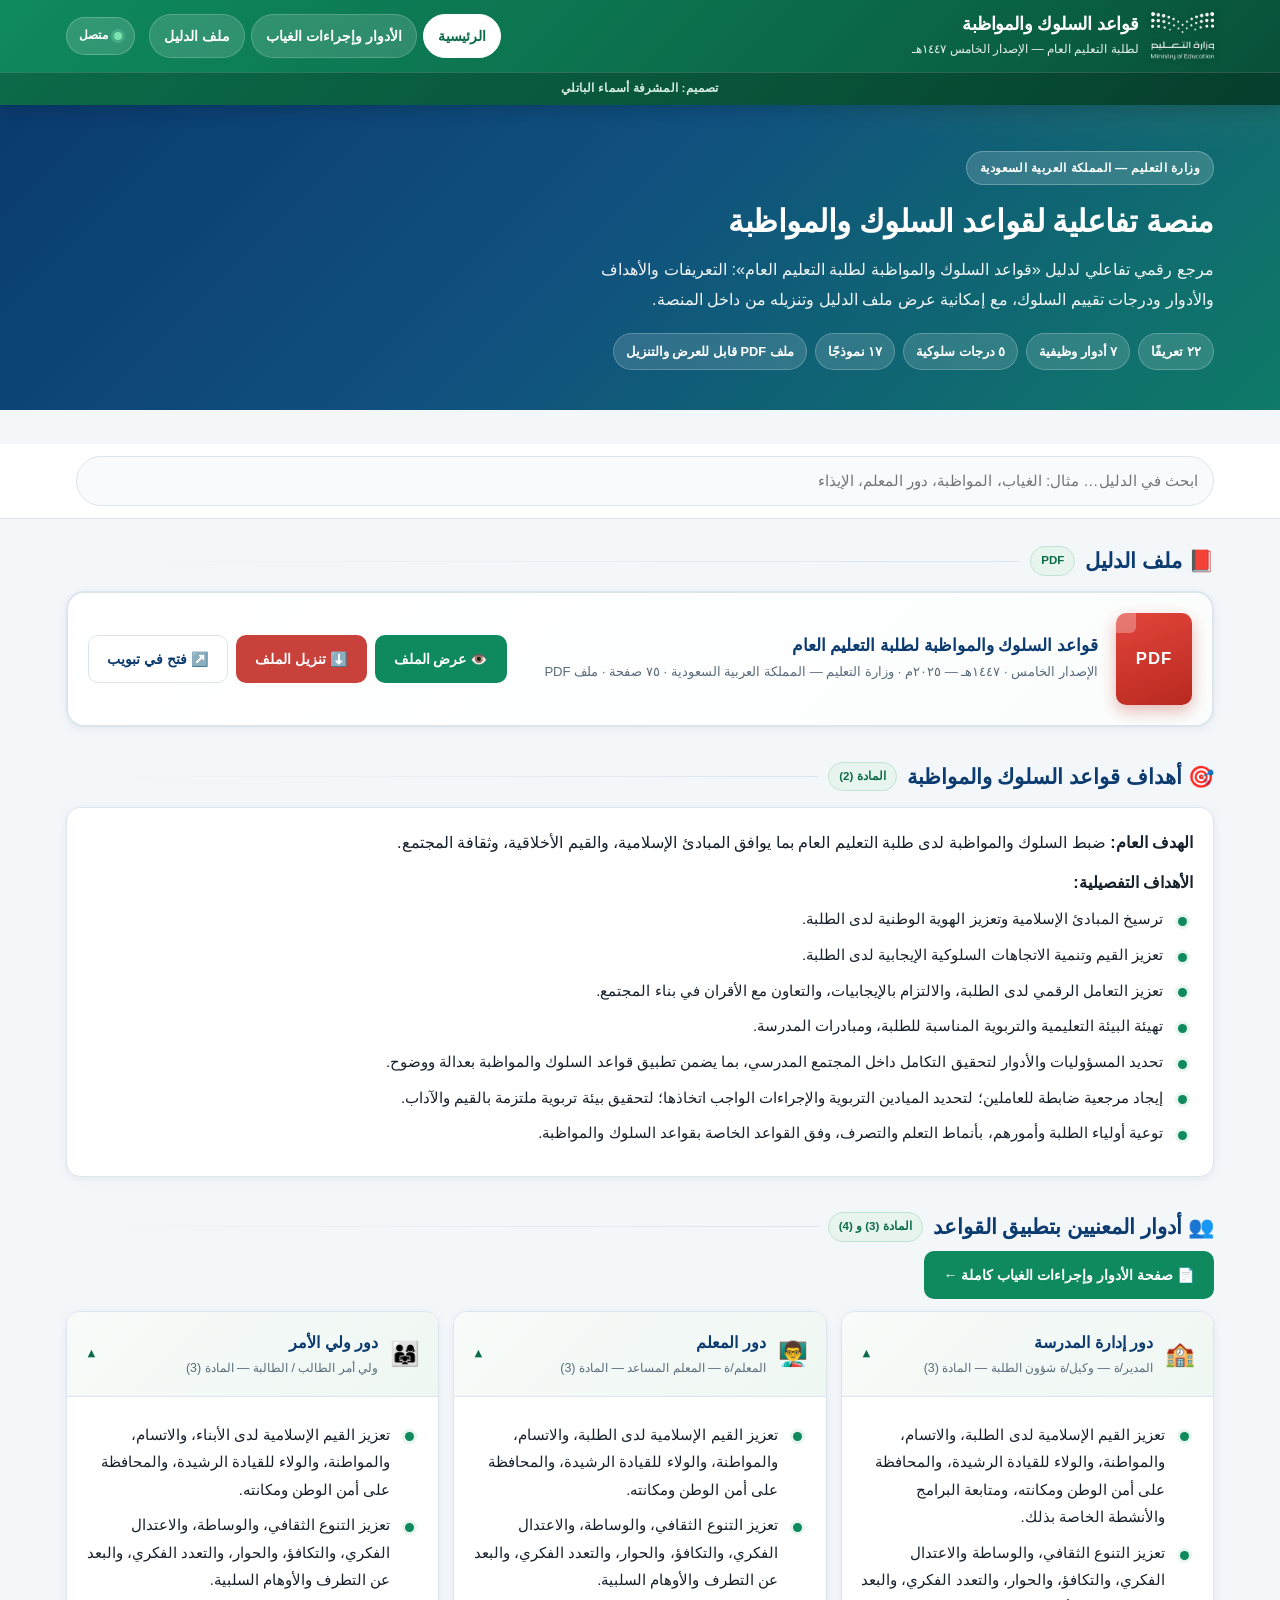
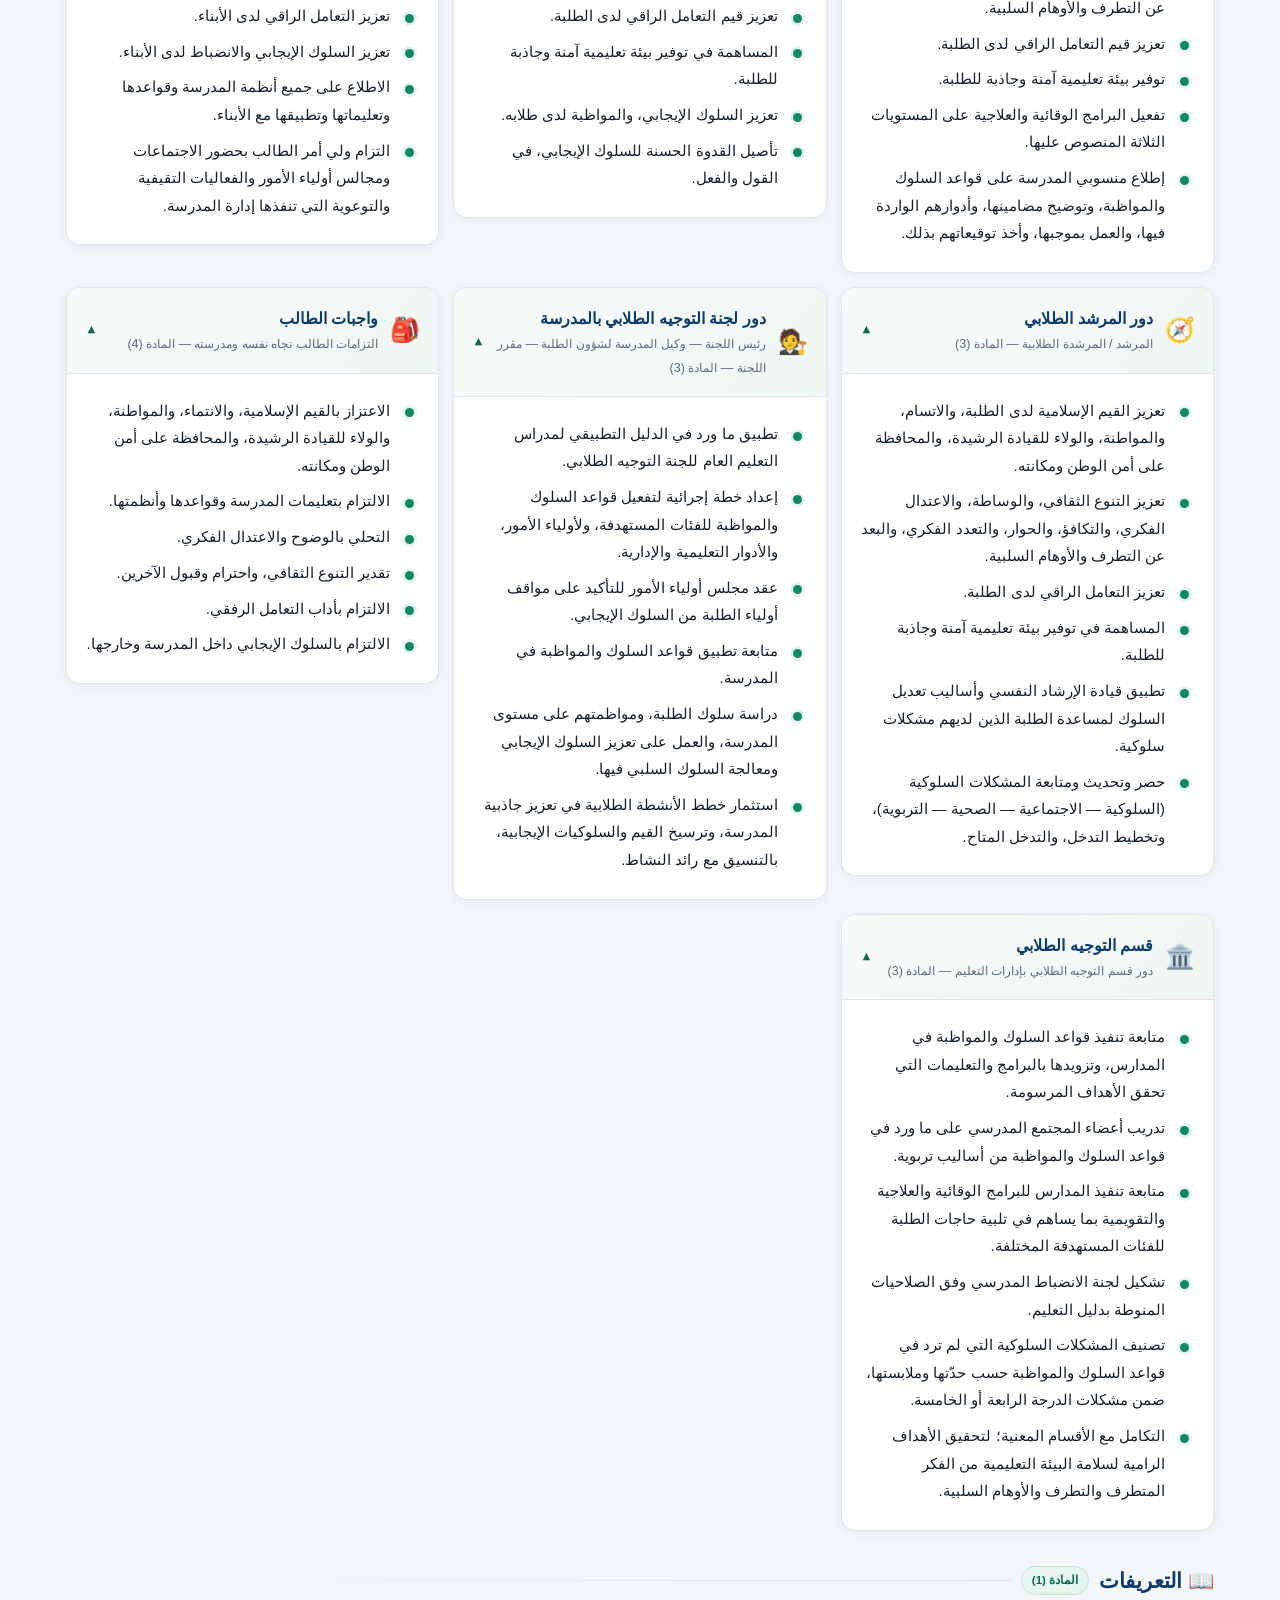
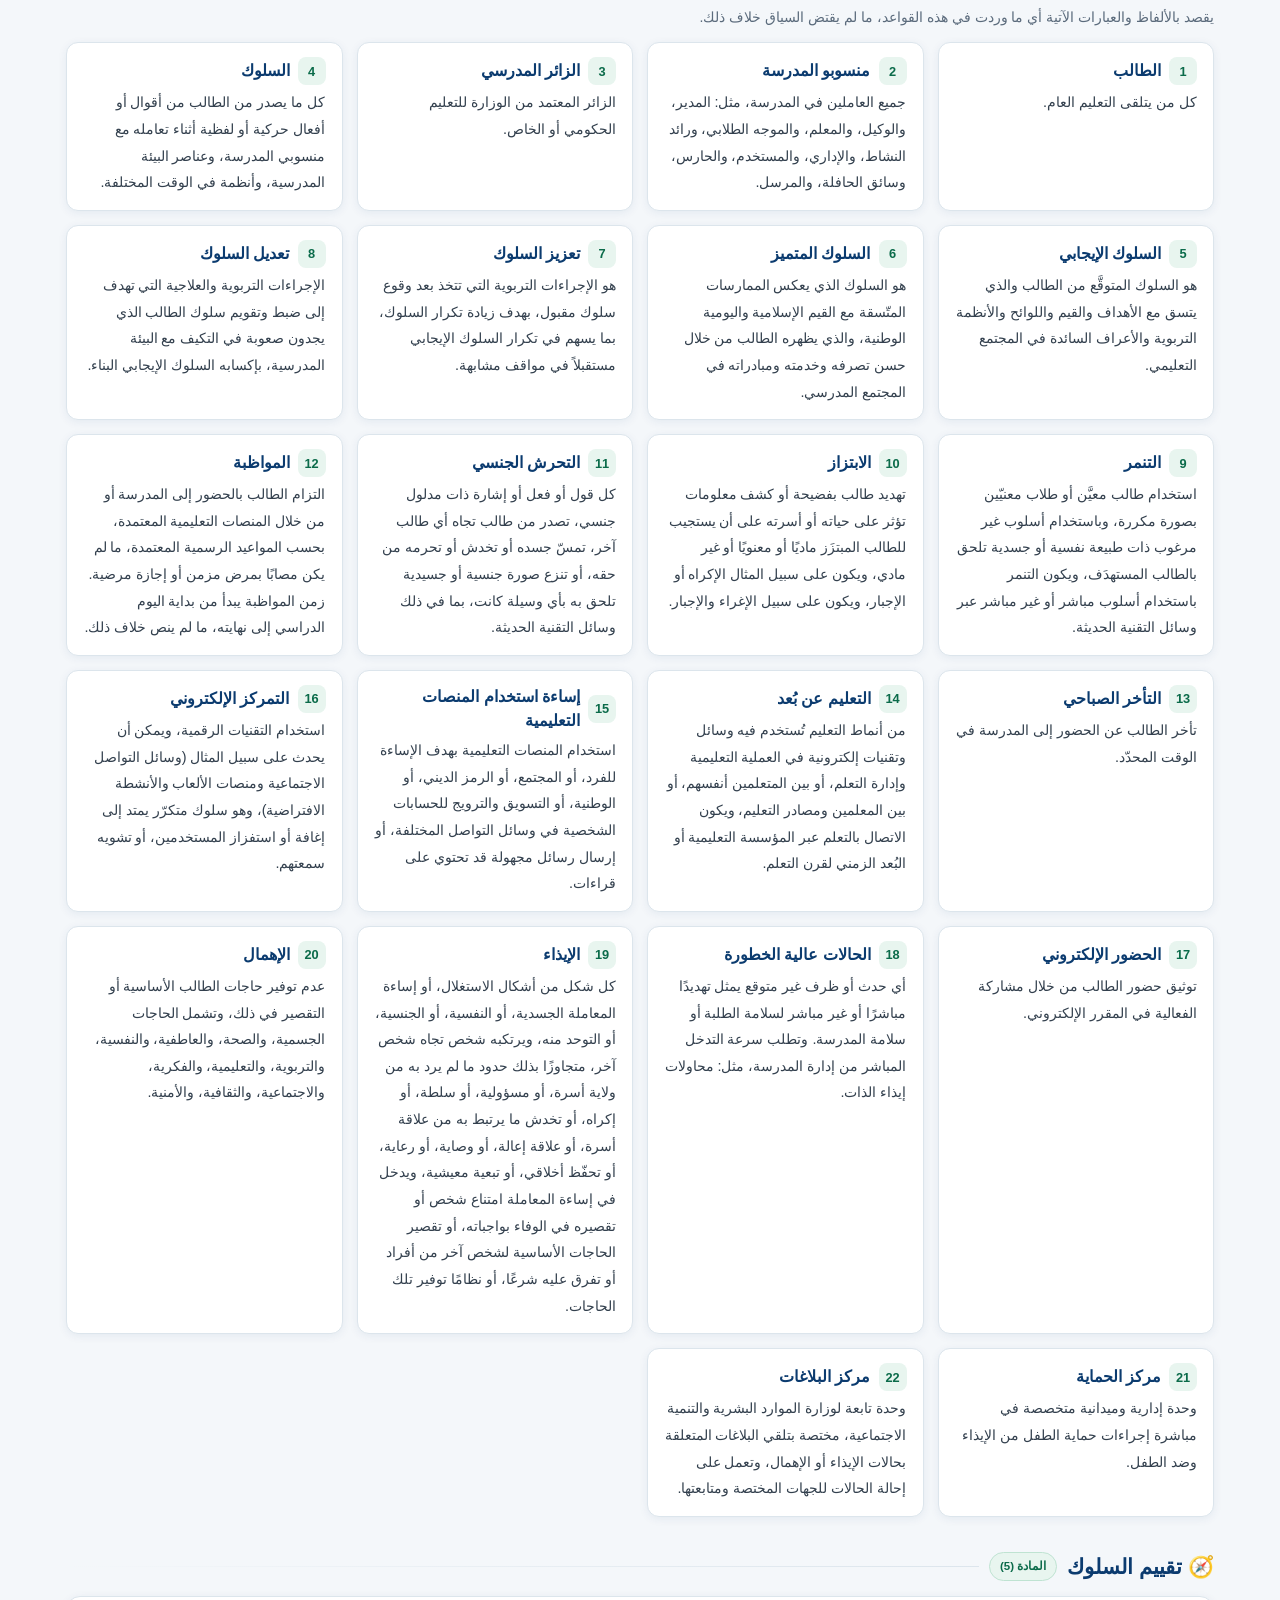
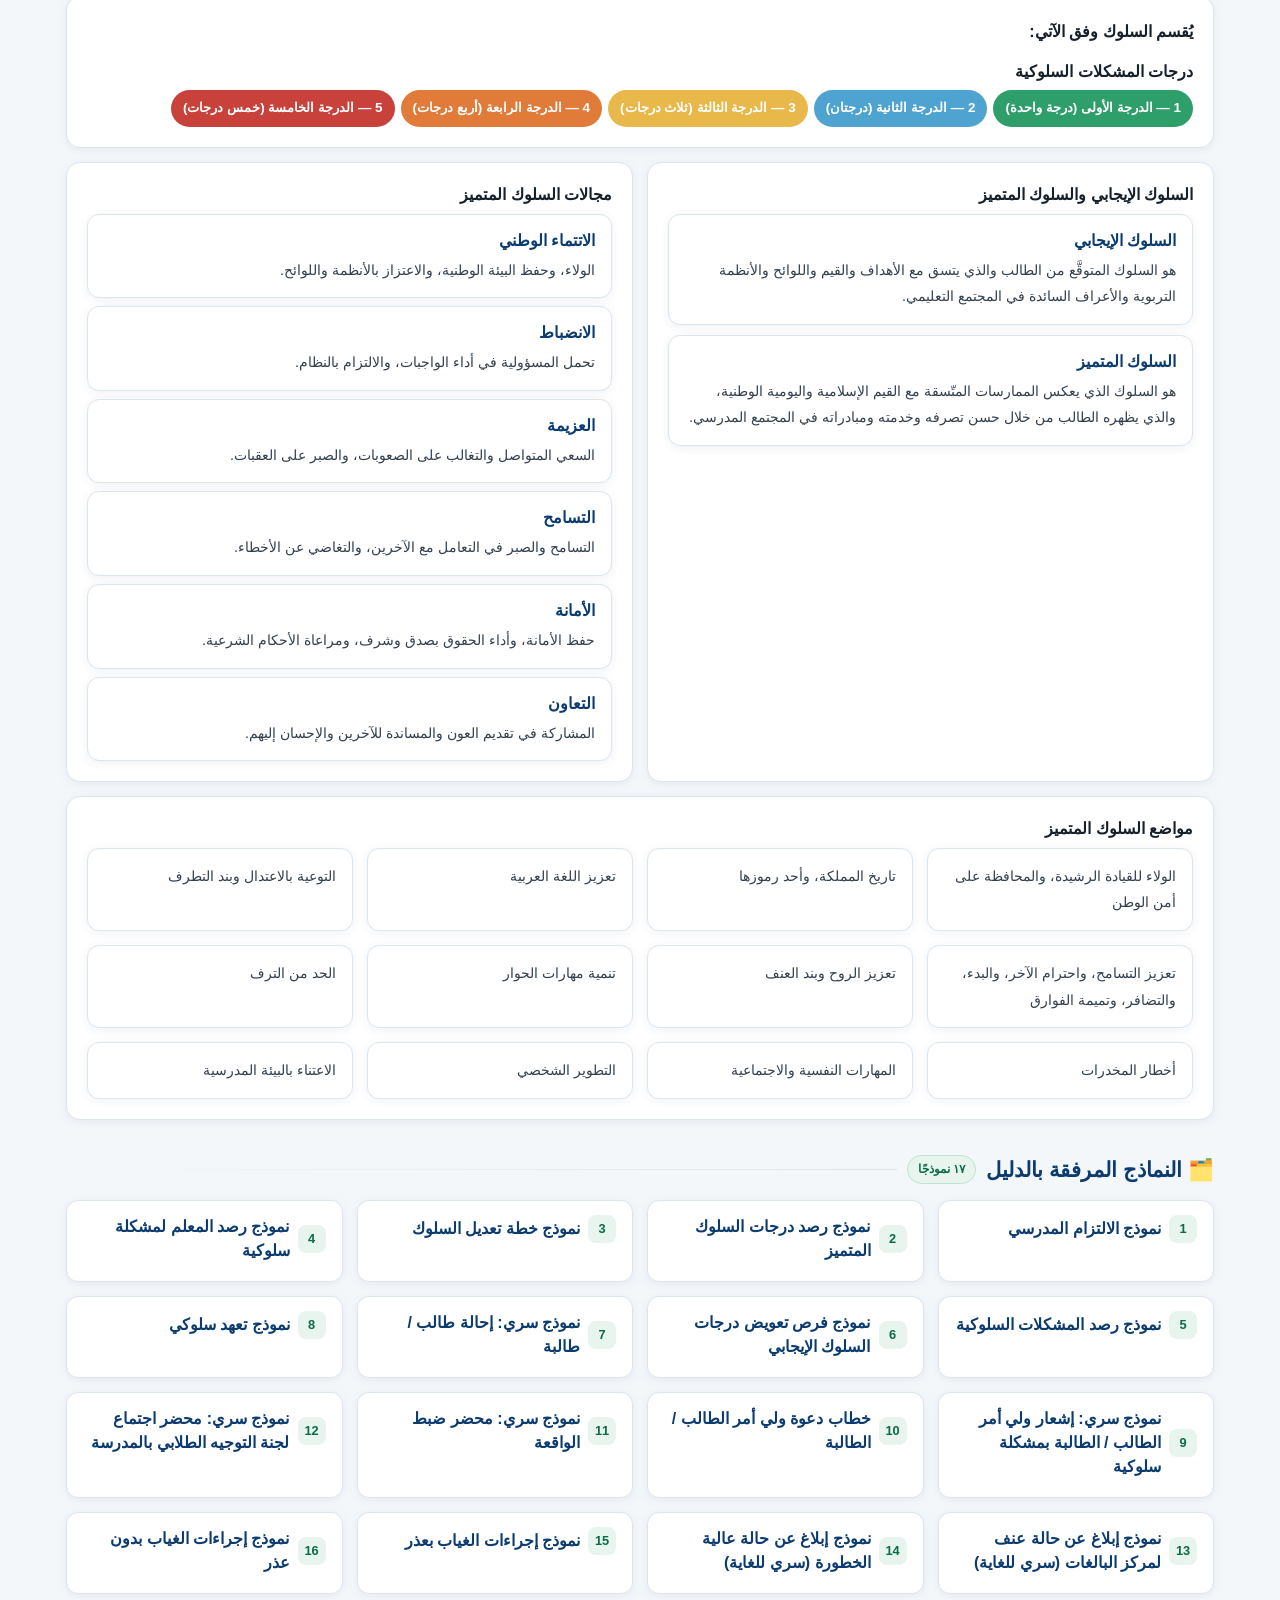
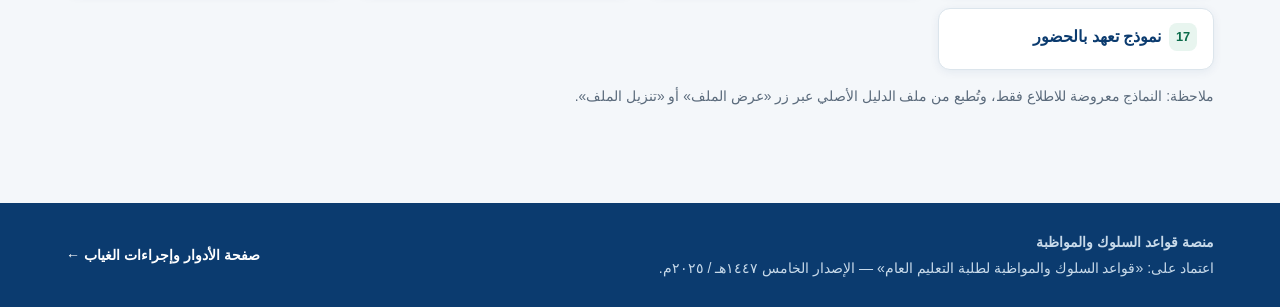
==== commit cf6ceb0f: "الشعار الرسمي +credit المصممة - استخراج شعار وزارة التعليم الرسمي من ملف الدليل نفسه (الصورة المضمّن" ====
--- a/index.html
+++ b/index.html
@@ -1,4 +1,4 @@
-<!DOCTYPE html>
+﻿<!DOCTYPE html>
 <html lang="ar" dir="rtl">
 <head>
 <meta charset="utf-8">
@@ -31,8 +31,8 @@
 <header class="topbar">
   <div class="wrap">
     <div class="brand">
-      <img src="assets/img/logo-moe.svg" alt="شعار وزارة التعليم">
-      <div>
+      <img src="assets/img/logo-moe-white.png" alt="شعار وزارة التعليم — المملكة العربية السعودية">
+      <div class="brand-txt">
         <h1>قواعد السلوك والمواظبة</h1>
         <p class="sub">لطلبة التعليم العام — الإصدار الخامس ١٤٤٧هـ</p>
       </div>
@@ -47,6 +47,7 @@
       <button class="install-btn gone" id="installBtn" title="تثبيت المنصة كتطبيق على جهازك">📲 <span>ثبّت التطبيق</span></button>
     </div>
   </div>
+  <div class="credit">تصميم: المشرفة أسماء الباتلي</div>
 </header>
 
 <!-- ═══ البطل ═══ -->
--- a/assets/css/app.css
+++ b/assets/css/app.css
@@ -49,9 +49,23 @@
 }
 .topbar .wrap{display:flex;align-items:center;gap:14px;min-height:72px;flex-wrap:wrap;padding-block:8px}
 .brand{display:flex;align-items:center;gap:12px;flex:1 1 320px;min-width:0}
-.brand img{height:46px;width:auto;background:#fff;border-radius:8px;padding:3px 6px}
+.brand img{
+  height:48px;width:auto;flex:0 0 auto;
+  background:transparent;   /* الشعار الرسمي بخلفية شفافة — بلا بطاقة */
+  filter:drop-shadow(0 1px 3px rgba(0,0,0,.35));
+}
+.brand-txt{min-width:0}
 .brand h1{font-size:1.12rem;margin:0;letter-spacing:-.2px}
 .brand .sub{font-size:.76rem;opacity:.9;margin:0}
+
+/* شريط-credit على حافة الترويسة السفلية */
+.credit{
+  background:rgba(0,0,0,.22);
+  border-top:1px solid rgba(255,255,255,.14);
+  color:#D8EDE4;
+  font-size:.74rem;font-weight:600;letter-spacing:.2px;
+  text-align:center;padding:5px 12px;
+}
 
 .nav{display:flex;gap:6px;flex-wrap:wrap}
 .nav a{
@@ -261,6 +275,22 @@
   .topbar .wrap{min-height:64px}
 }
 
+/* ══════════════ خطأ تحميل المحتوى ═════════════════════════════════ */
+.loaderr-bar{
+  position:fixed;inset-inline:0;top:0;z-index:210;
+  background:#7F1D1D;color:#FEE2E2;padding:14px 22px;
+  display:flex;align-items:center;gap:14px;flex-wrap:wrap;
+  font-size:.9rem;border-bottom:3px solid #FCA5A5;
+}
+.loaderr-bar b{font-size:.98rem}
+.loaderr-bar span{opacity:.9;font-size:.85rem;direction:ltr}
+.loaderr-bar button{
+  font:inherit;font-size:.85rem;font-weight:800;cursor:pointer;
+  background:#FEE2E2;color:#7F1D1D;border:0;border-radius:9px;padding:8px 16px;
+}
+.loaderr-bar button:hover{background:#fff}
+body.has-loaderr{padding-top:64px}
+
 /* ══════════════ وضع الفتح المباشر file:// ═══════════════════════════ */
 .filemode-bar{
   position:fixed;inset-inline:0;top:0;z-index:200;
